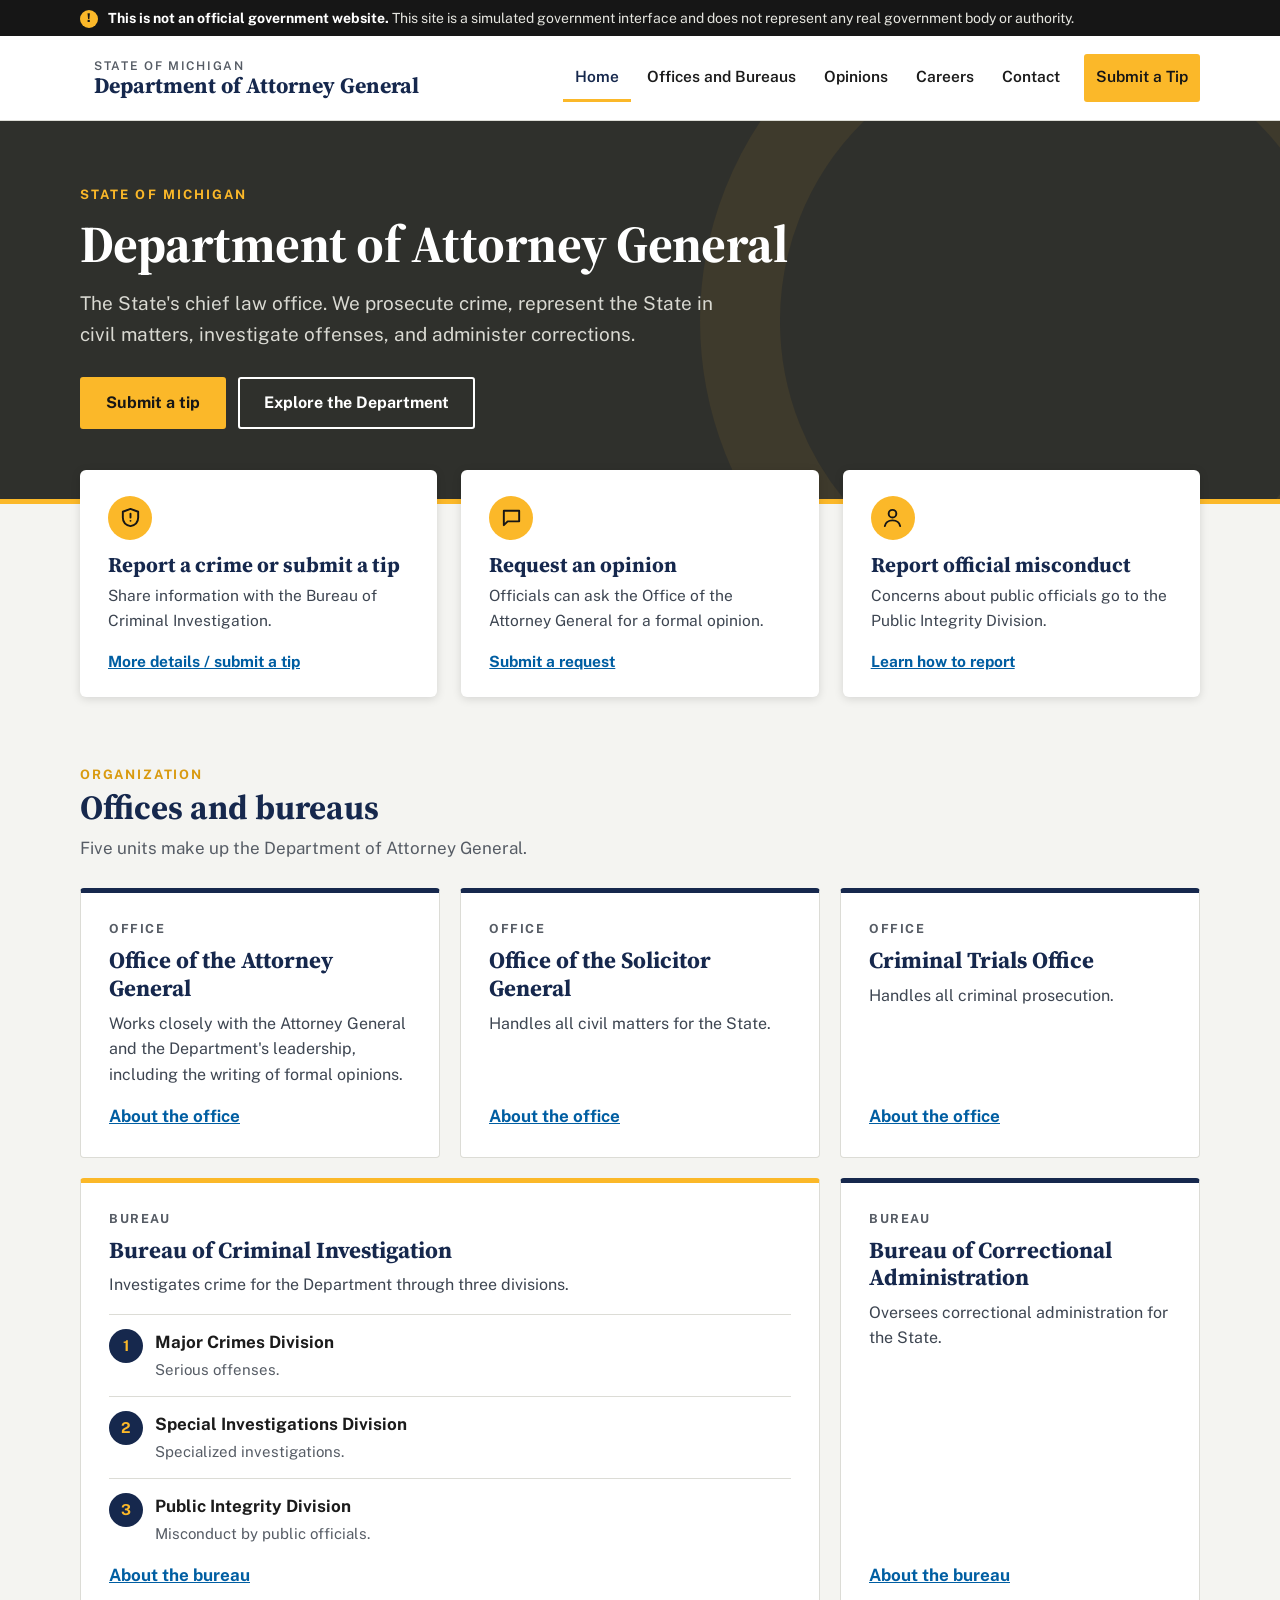
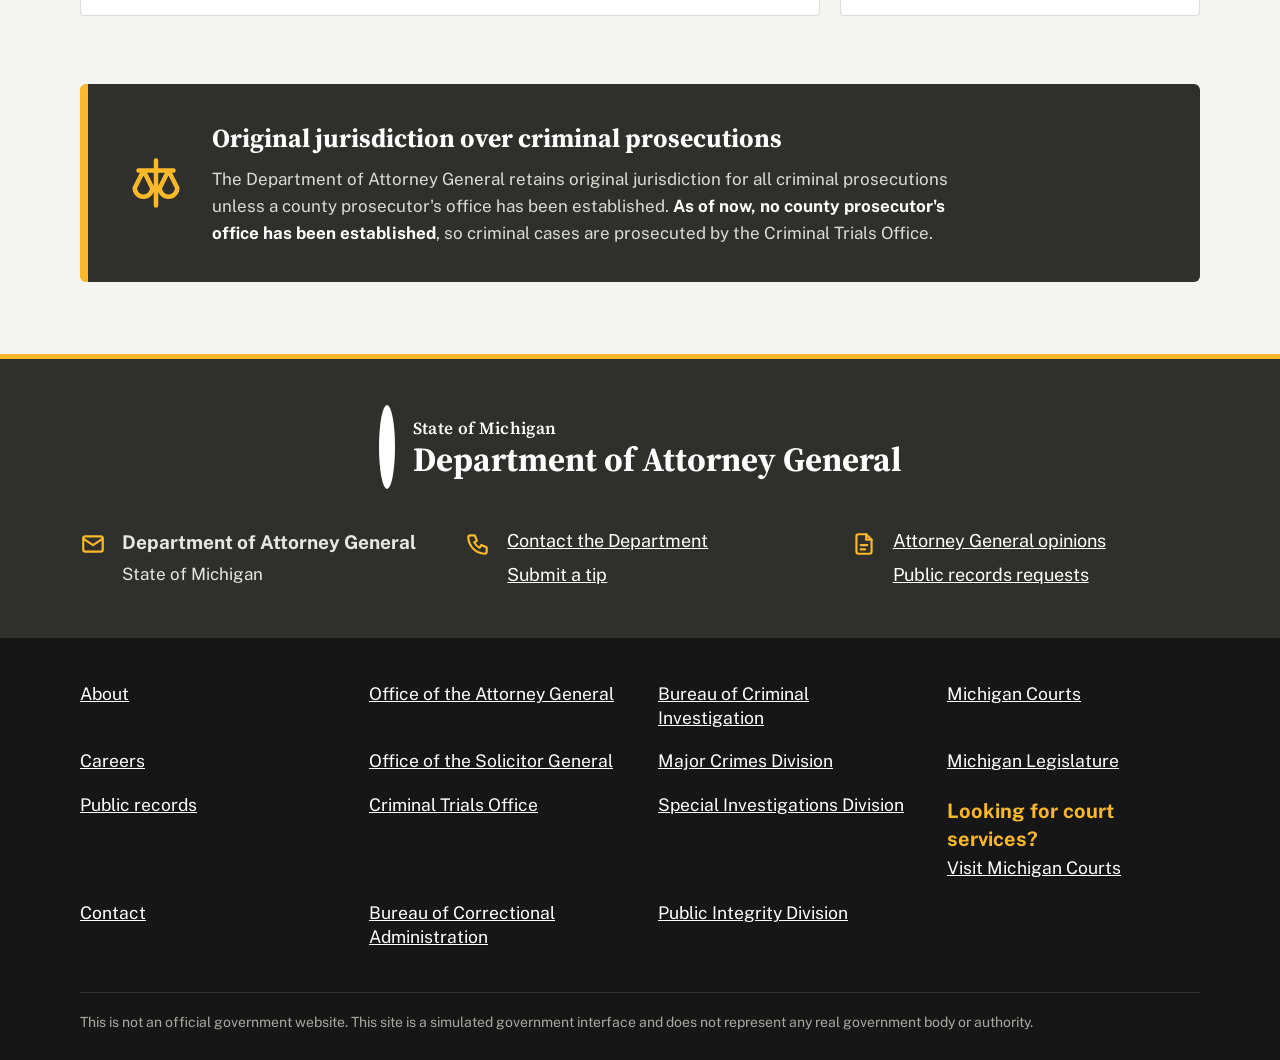
==== index.html @ 0054c508 "Add initial index.html file for website structure" ====
<!DOCTYPE html>
<html lang="en">
<head>
<meta charset="UTF-8">
<meta name="viewport" content="width=device-width, initial-scale=1.0">
<title>Department of Attorney General | State of Michigan</title>
<link rel="icon" type="image/png" href="/ag/images/favicon.png">
<link href="https://fonts.googleapis.com/css2?family=Public+Sans:wght@400;500;600;700;800&family=Source+Serif+4:wght@600;700&display=swap" rel="stylesheet">
<style>
:root{
  --gold:#fbb829; --gold-d:#d99a0f;
  --navy:#16284d; --blue:#005ea2; --blue-d:#0b4778; --teal:#0b6a9c;
  --char:#2f302c; --black:#161616;
  --paper:#f4f4f1; --white:#fff; --ink:#1b1b1b; --muted:#565c65; --line:#dcdcd6;
  --head:'Source Serif 4',Georgia,serif; --ui:'Public Sans',system-ui,sans-serif;
}
*{box-sizing:border-box;margin:0;padding:0}
html{scroll-behavior:smooth}
body{font-family:var(--ui);background:var(--paper);color:var(--ink);line-height:1.6;font-size:17px}
a{color:var(--blue)}
a:hover{color:var(--blue-d)}
a:focus-visible,button:focus-visible,input:focus-visible{outline:3px solid #2491ff;outline-offset:2px}
.wrap{max-width:1200px;margin:0 auto;padding:0 40px}
svg{display:block}

/* Disclaimer banner */
.banner{background:var(--black);color:#e6e6e0;font-size:14px;padding:7px 0}
.banner .wrap{display:flex;gap:10px;align-items:flex-start}
.banner i{font-style:normal;flex-shrink:0;width:18px;height:18px;border-radius:50%;background:var(--gold);color:var(--black);font-weight:800;font-size:12px;display:flex;align-items:center;justify-content:center;margin-top:3px}
.banner strong{color:#fff}

/* Header */
header.top{background:var(--white);border-bottom:1px solid var(--line);position:sticky;top:0;z-index:50}
.top-in{display:flex;align-items:center;justify-content:space-between;gap:24px;min-height:84px}
.brand{display:flex;align-items:center;gap:14px;text-decoration:none;color:var(--navy)}
.seal{width:56px;height:56px;border-radius:50%;background:var(--navy);box-shadow:0 0 0 3px #fff,0 0 0 5px var(--gold);display:flex;align-items:center;justify-content:center;color:var(--gold);font-family:var(--head);font-weight:700;font-size:20px;flex-shrink:0;margin:0 5px}
.brand small{display:block;font-size:12px;letter-spacing:.14em;text-transform:uppercase;color:var(--muted);font-weight:600;line-height:1.2}
.brand b{display:block;font-family:var(--head);font-size:22px;line-height:1.1;color:var(--navy)}
nav.main ul{list-style:none;display:flex;gap:4px;align-items:center}
nav.main a{display:block;white-space:nowrap;padding:10px 12px;color:var(--ink);text-decoration:none;font-weight:600;font-size:15.5px;border-bottom:3px solid transparent}
nav.main a:hover,nav.main a.cur{border-bottom-color:var(--gold);color:var(--navy)}
nav.main a.cta{background:var(--gold);color:var(--black);border-radius:3px;border-bottom-color:transparent;margin-left:8px}
nav.main a.cta:hover{background:var(--gold-d);color:var(--black)}
.logo{height:62px;width:auto;flex-shrink:0}
.f-brand .logo{height:84px;background:#fff;border-radius:50%;padding:8px}
.menu-btn{display:none;background:var(--navy);color:#fff;border:0;font:inherit;font-weight:700;padding:9px 16px;border-radius:3px;cursor:pointer}

/* Hero */
.hero{background:var(--char);color:#fff;border-bottom:5px solid var(--gold);position:relative;overflow:hidden}
.hero::before{content:"";position:absolute;right:-140px;top:-160px;width:560px;height:560px;border-radius:50%;border:80px solid rgba(251,184,41,.07)}
.hero-in{position:relative;padding:64px 0 70px;max-width:820px}
.eyebrow{color:var(--gold);font-weight:700;letter-spacing:.16em;text-transform:uppercase;font-size:13px}
.hero h1{font-family:var(--head);font-size:52px;line-height:1.08;margin:10px 0 16px;letter-spacing:-.01em}
.hero p{color:#d9d9d2;font-size:19px;max-width:640px}
.hero-actions{display:flex;gap:12px;flex-wrap:wrap;margin-top:28px}
.btn{display:inline-block;font:inherit;font-weight:700;font-size:16px;text-decoration:none;background:var(--gold);color:var(--black);border:2px solid var(--gold);border-radius:3px;padding:11px 24px;cursor:pointer}
.btn:hover{background:var(--gold-d);border-color:var(--gold-d);color:var(--black)}
.btn.ghost{background:transparent;color:#fff;border-color:#fff}
.btn.ghost:hover{background:#fff;color:var(--black)}

/* Highlight cards */
.cards{display:grid;grid-template-columns:repeat(3,1fr);gap:24px;margin-top:-34px;position:relative}
.hc{background:#fff;border-radius:6px;box-shadow:0 2px 10px rgba(0,0,0,.13);padding:26px 28px 24px;display:flex;flex-direction:column;gap:6px}
.hc .ic{width:44px;height:44px;border-radius:50%;background:var(--gold);color:var(--black);display:flex;align-items:center;justify-content:center;margin-bottom:6px}
.hc .ic svg{width:23px;height:23px}
.hc h3{font-family:var(--head);font-size:21px;color:var(--navy);line-height:1.2}
.hc p{font-size:15.5px;color:#3d4551}
.hc a{margin-top:auto;padding-top:10px;font-weight:700;font-size:15.5px}

section.blk{padding:68px 0 0}
.kicker{font-size:13px;font-weight:700;letter-spacing:.14em;text-transform:uppercase;color:var(--gold-d)}
.sec-h{margin-bottom:26px;max-width:720px}
.sec-h h2{font-family:var(--head);font-size:34px;color:var(--navy);line-height:1.15;margin-top:2px}
.sec-h p{color:var(--muted);margin-top:8px}

/* Organization */
.org{display:grid;grid-template-columns:repeat(3,1fr);gap:20px}
.unit{background:#fff;border:1px solid var(--line);border-top:5px solid var(--navy);border-radius:4px;padding:26px 28px;display:flex;flex-direction:column;gap:8px}
.unit .tg{font-size:12.5px;font-weight:700;letter-spacing:.12em;text-transform:uppercase;color:var(--muted)}
.unit h3{font-family:var(--head);font-size:23px;color:var(--navy);line-height:1.2}
.unit p{font-size:16px;color:#3d4551}
.unit .more{margin-top:auto;padding-top:8px;font-weight:700}
.unit.wide{grid-column:span 2;border-top-color:var(--gold)}
.divs{list-style:none;margin-top:8px;border-top:1px solid var(--line)}
.divs li{display:grid;grid-template-columns:34px 1fr;gap:2px 12px;padding:14px 0;border-bottom:1px solid var(--line)}
.divs li:last-child{border-bottom:0;padding-bottom:0}
.divs .n{grid-row:span 2;width:34px;height:34px;border-radius:50%;background:var(--navy);color:var(--gold);font-weight:700;display:flex;align-items:center;justify-content:center;font-size:15px}
.divs b{font-size:17px;color:var(--ink)}
.divs span{font-size:15px;color:var(--muted)}

/* Jurisdiction callout */
.callout{display:grid;grid-template-columns:auto 1fr;gap:26px;align-items:center;background:var(--char);color:#fff;border-radius:6px;border-left:8px solid var(--gold);padding:34px 38px}
.callout .ic{width:60px;height:60px;color:var(--gold)}
.callout h2{font-family:var(--head);font-size:26px;margin-bottom:6px}
.callout p{color:#dcdcd5;max-width:78ch}
.callout p strong{color:#fff}

footer{margin-top:72px;background:var(--black);color:#e8e8e2}
.f-top{background:var(--char);border-top:5px solid var(--gold);padding:46px 0 42px}
.f-brand{display:flex;justify-content:center;align-items:center;gap:18px;margin-bottom:38px;text-decoration:none;color:#fff}
.f-brand .seal{width:68px;height:68px;font-size:24px}
.f-brand small{display:block;font-size:17px;font-family:var(--head);letter-spacing:.02em;color:#fff;font-weight:600}
.f-brand b{display:block;font-family:var(--head);font-size:34px;line-height:1.05;color:#fff}
.f-cols{display:grid;grid-template-columns:repeat(3,1fr);gap:36px}
.f-col{display:flex;gap:16px}
.f-col svg{width:26px;height:26px;color:var(--gold);flex-shrink:0;margin-top:4px}
.f-col a{color:#fff;display:block;font-size:18px;margin-bottom:6px}
.f-col a:hover{color:var(--gold)}
.f-col strong{display:block;font-size:19px;margin-bottom:4px}
.f-col p{font-size:17px;color:#e8e8e2}
.f-links{padding:44px 0;display:grid;grid-template-columns:repeat(4,1fr);gap:20px 36px}
.f-links a{color:#fff;font-size:17.5px;line-height:1.35}
.f-links a:hover{color:var(--gold)}
.f-links .q{color:var(--gold);font-weight:700;font-size:20px;line-height:1.4;margin-top:4px}
.f-fine{border-top:1px solid #333;padding:18px 0 26px;font-size:14px;color:#a9a9a1}
.top-btn{position:fixed;right:24px;bottom:24px;width:62px;height:62px;border-radius:50%;background:var(--teal);color:#fff;border:0;cursor:pointer;display:flex;flex-direction:column;align-items:center;justify-content:center;font:inherit;font-weight:700;font-size:13px;box-shadow:0 4px 14px rgba(0,0,0,.3);opacity:0;pointer-events:none;transition:opacity .2s}
.top-btn.show{opacity:1;pointer-events:auto}
.top-btn svg{width:20px;height:20px}

@media(max-width:1020px){
  .cards,.org{grid-template-columns:1fr 1fr}
  .unit.wide{grid-column:span 2}
  .f-links{grid-template-columns:1fr 1fr}
  .f-cols{grid-template-columns:1fr}
}
@media(max-width:1080px){
  .menu-btn{display:block}
  nav.main{display:none;position:absolute;left:0;right:0;top:100%;background:#fff;border-bottom:4px solid var(--gold);box-shadow:0 12px 24px rgba(0,0,0,.12);padding:8px 24px 16px}
  nav.main.open{display:block}
  nav.main ul{flex-direction:column;align-items:stretch;gap:0}
  nav.main a{padding:12px 0;border-bottom:1px solid var(--line)}
  nav.main a.cta{margin:10px 0 0;text-align:center;border-radius:3px}
}
@media(max-width:640px){
  .wrap{padding:0 20px}
  .hero h1{font-size:36px}
  .hero p{font-size:17px}
  .hero-in{padding:44px 0 60px}
  .cards,.org,.f-links{grid-template-columns:1fr}
  .unit.wide{grid-column:auto}
  .callout{grid-template-columns:1fr;padding:28px 24px}
  .brand b{font-size:20px}
  .sec-h h2{font-size:28px}
  .f-brand{flex-direction:column;text-align:center}
}
</style>
</head>
<body>

<div class="banner" role="note"><div class="wrap"><i aria-hidden="true">!</i>
  <span><strong>This is not an official government website.</strong> This site is a simulated government interface and does not represent any real government body or authority.</span></div></div>

<header class="top">
  <div class="wrap top-in">
    <a class="brand" href="https://migovt.org/ag/"><img class="logo" src="https://migovt.org/ag/images/logo.png" alt="">
      <span><small>State of Michigan</small><b>Department of Attorney General</b></span></a>
    <button class="menu-btn" id="menuBtn" type="button" aria-expanded="false" aria-controls="mainNav">Menu</button>
    <nav class="main" id="mainNav" aria-label="Main">
      <ul>
        <li><a class="cur" href="https://migovt.org/ag/">Home</a></li>
        <li><a href="https://migovt.org/ag/#offices">Offices and Bureaus</a></li>
        <li><a href="https://migovt.org/ag/opinions/">Opinions</a></li>
        <li><a href="https://migovt.org/ag/careers/">Careers</a></li>
        <li><a href="https://migovt.org/ag/contact/">Contact</a></li>
        <li><a class="cta" href="https://migovt.org/ag/tips/">Submit a Tip</a></li>
      </ul>
    </nav>
  </div>
</header>

<section class="hero">
  <div class="wrap">
    <div class="hero-in">
      <div class="eyebrow">State of Michigan</div>
      <h1>Department of Attorney General</h1>
      <p>The State's chief law office. We prosecute crime, represent the State in civil matters, investigate offenses, and administer corrections.</p>
      <div class="hero-actions">
        <a class="btn" href="https://migovt.org/ag/tips/">Submit a tip</a>
        <a class="btn ghost" href="https://migovt.org/ag/#offices">Explore the Department</a>
      </div>
    </div>
  </div>
</section>

<main>
<div class="wrap">

  <div class="cards">
    <div class="hc"><span class="ic"><svg viewBox="0 0 24 24" fill="none" stroke="currentColor" stroke-width="2" stroke-linecap="round" stroke-linejoin="round"><path d="M12 3 4 6v6c0 5 3.4 8 8 9 4.6-1 8-4 8-9V6z"/><path d="M12 8v4M12 15.5v.01"/></svg></span>
      <h3>Report a crime or submit a tip</h3><p>Share information with the Bureau of Criminal Investigation.</p><a href="https://migovt.org/ag/tips/">More details / submit a tip</a></div>
    <div class="hc"><span class="ic"><svg viewBox="0 0 24 24" fill="none" stroke="currentColor" stroke-width="2" stroke-linecap="round" stroke-linejoin="round"><path d="M4 5h16v11H8l-4 4z"/></svg></span>
      <h3>Request an opinion</h3><p>Officials can ask the Office of the Attorney General for a formal opinion.</p><a href="https://migovt.org/ag/opinions/request/">Submit a request</a></div>
    <div class="hc"><span class="ic"><svg viewBox="0 0 24 24" fill="none" stroke="currentColor" stroke-width="2" stroke-linecap="round" stroke-linejoin="round"><circle cx="12" cy="8" r="4"/><path d="M4 21c.8-4 4-6 8-6s7.2 2 8 6"/></svg></span>
      <h3>Report official misconduct</h3><p>Concerns about public officials go to the Public Integrity Division.</p><a href="https://migovt.org/ag/bci/public-integrity/">Learn how to report</a></div>
  </div>

  <section class="blk" id="offices">
    <div class="sec-h"><div class="kicker">Organization</div><h2>Offices and bureaus</h2>
      <p>Five units make up the Department of Attorney General.</p></div>
    <div class="org">
      <div class="unit"><span class="tg">Office</span><h3>Office of the Attorney General</h3>
        <p>Works closely with the Attorney General and the Department's leadership, including the writing of formal opinions.</p>
        <a class="more" href="https://migovt.org/ag/offices/attorney-general/">About the office</a></div>
      <div class="unit"><span class="tg">Office</span><h3>Office of the Solicitor General</h3>
        <p>Handles all civil matters for the State.</p>
        <a class="more" href="https://migovt.org/ag/offices/solicitor-general/">About the office</a></div>
      <div class="unit"><span class="tg">Office</span><h3>Criminal Trials Office</h3>
        <p>Handles all criminal prosecution.</p>
        <a class="more" href="https://migovt.org/ag/offices/criminal-trials/">About the office</a></div>
      <div class="unit wide"><span class="tg">Bureau</span><h3>Bureau of Criminal Investigation</h3>
        <p>Investigates crime for the Department through three divisions.</p>
        <ul class="divs">
          <li><span class="n">1</span><b>Major Crimes Division</b><span>Serious offenses.</span></li>
          <li><span class="n">2</span><b>Special Investigations Division</b><span>Specialized investigations.</span></li>
          <li><span class="n">3</span><b>Public Integrity Division</b><span>Misconduct by public officials.</span></li>
        </ul>
        <a class="more" href="https://migovt.org/ag/bci/">About the bureau</a></div>
      <div class="unit"><span class="tg">Bureau</span><h3>Bureau of Correctional Administration</h3>
        <p>Oversees correctional administration for the State.</p>
        <a class="more" href="https://migovt.org/ag/corrections/">About the bureau</a></div>
    </div>
  </section>

  <section class="blk">
    <div class="callout">
      <svg class="ic" viewBox="0 0 24 24" fill="none" stroke="currentColor" stroke-width="1.8" stroke-linecap="round" stroke-linejoin="round" aria-hidden="true"><path d="M12 3v18M5 7h14M7 7l-3.5 7a3.5 3.5 0 0 0 7 0zM17 7l-3.5 7a3.5 3.5 0 0 0 7 0z"/></svg>
      <div>
        <h2>Original jurisdiction over criminal prosecutions</h2>
        <p>The Department of Attorney General retains original jurisdiction for all criminal prosecutions unless a county prosecutor's office has been established. <strong>As of now, no county prosecutor's office has been established</strong>, so criminal cases are prosecuted by the Criminal Trials Office.</p>
      </div>
    </div>
  </section>
</div>
</main>

<footer>
  <div class="f-top"><div class="wrap">
    <a class="f-brand" href="https://migovt.org/ag/"><img class="logo" src="https://migovt.org/ag/images/logo.png" alt="">
      <span><small>State of Michigan</small><b>Department of Attorney General</b></span></a>
    <div class="f-cols">
      <div class="f-col"><svg viewBox="0 0 24 24" fill="none" stroke="currentColor" stroke-width="2" stroke-linecap="round" stroke-linejoin="round" aria-hidden="true"><rect x="3" y="5" width="18" height="14" rx="2"/><path d="m3 7 9 6 9-6"/></svg>
        <div><strong>Department of Attorney General</strong><p>State of Michigan</p></div></div>
      <div class="f-col"><svg viewBox="0 0 24 24" fill="none" stroke="currentColor" stroke-width="2" stroke-linecap="round" stroke-linejoin="round" aria-hidden="true"><path d="M5 4h4l2 5-2.5 1.5a11 11 0 0 0 5 5L15 13l5 2v4a2 2 0 0 1-2 2A16 16 0 0 1 3 6a2 2 0 0 1 2-2"/></svg>
        <div><a href="https://migovt.org/ag/contact/">Contact the Department</a><a href="https://migovt.org/ag/tips/">Submit a tip</a></div></div>
      <div class="f-col"><svg viewBox="0 0 24 24" fill="none" stroke="currentColor" stroke-width="2" stroke-linecap="round" stroke-linejoin="round" aria-hidden="true"><path d="M14 3H7a2 2 0 0 0-2 2v14a2 2 0 0 0 2 2h10a2 2 0 0 0 2-2V8z"/><path d="M14 3v5h5M9 13h6M9 17h4"/></svg>
        <div><a href="https://migovt.org/ag/opinions/">Attorney General opinions</a><a href="https://migovt.org/ag/records/">Public records requests</a></div></div>
    </div>
  </div></div>
  <div class="wrap">
    <div class="f-links">
      <a href="https://migovt.org/ag/about/">About</a>
      <a href="https://migovt.org/ag/offices/attorney-general/">Office of the Attorney General</a>
      <a href="https://migovt.org/ag/bci/">Bureau of Criminal Investigation</a>
      <a href="https://migovt.org/courts/">Michigan Courts</a>
      <a href="https://migovt.org/ag/careers/">Careers</a>
      <a href="https://migovt.org/ag/offices/solicitor-general/">Office of the Solicitor General</a>
      <a href="https://migovt.org/ag/bci/major-crimes/">Major Crimes Division</a>
      <a href="https://migovt.org/legislature/">Michigan Legislature</a>
      <a href="https://migovt.org/ag/records/">Public records</a>
      <a href="https://migovt.org/ag/offices/criminal-trials/">Criminal Trials Office</a>
      <a href="https://migovt.org/ag/bci/special-investigations/">Special Investigations Division</a>
      <div class="q">Looking for court services?<br><a href="https://migovt.org/courts/" style="color:#fff;font-weight:400;font-size:17.5px">Visit Michigan Courts</a></div>
      <a href="https://migovt.org/ag/contact/">Contact</a>
      <a href="https://migovt.org/ag/corrections/">Bureau of Correctional Administration</a>
      <a href="https://migovt.org/ag/bci/public-integrity/">Public Integrity Division</a>
    </div>
    <div class="f-fine">This is not an official government website. This site is a simulated government interface and does not represent any real government body or authority.</div>
  </div>
</footer>

<button class="top-btn" id="topBtn" type="button" aria-label="Back to top">
  <svg viewBox="0 0 24 24" fill="none" stroke="currentColor" stroke-width="3" stroke-linecap="round" stroke-linejoin="round" aria-hidden="true"><path d="m5 15 7-7 7 7"/></svg>TOP</button>

<script>
const menuBtn = document.getElementById('menuBtn'), nav = document.getElementById('mainNav');
menuBtn.addEventListener('click', () => {
  const o = nav.classList.toggle('open');
  menuBtn.setAttribute('aria-expanded', o);
  menuBtn.textContent = o ? 'Close' : 'Menu';
});
const topBtn = document.getElementById('topBtn');
topBtn.addEventListener('click', () => window.scrollTo({ top: 0, behavior: 'smooth' }));
let tick = false;
addEventListener('scroll', () => {
  if (tick) return; tick = true;
  requestAnimationFrame(() => { topBtn.classList.toggle('show', scrollY > 600); tick = false; });
}, { passive: true });
</script>
</body>
</html>
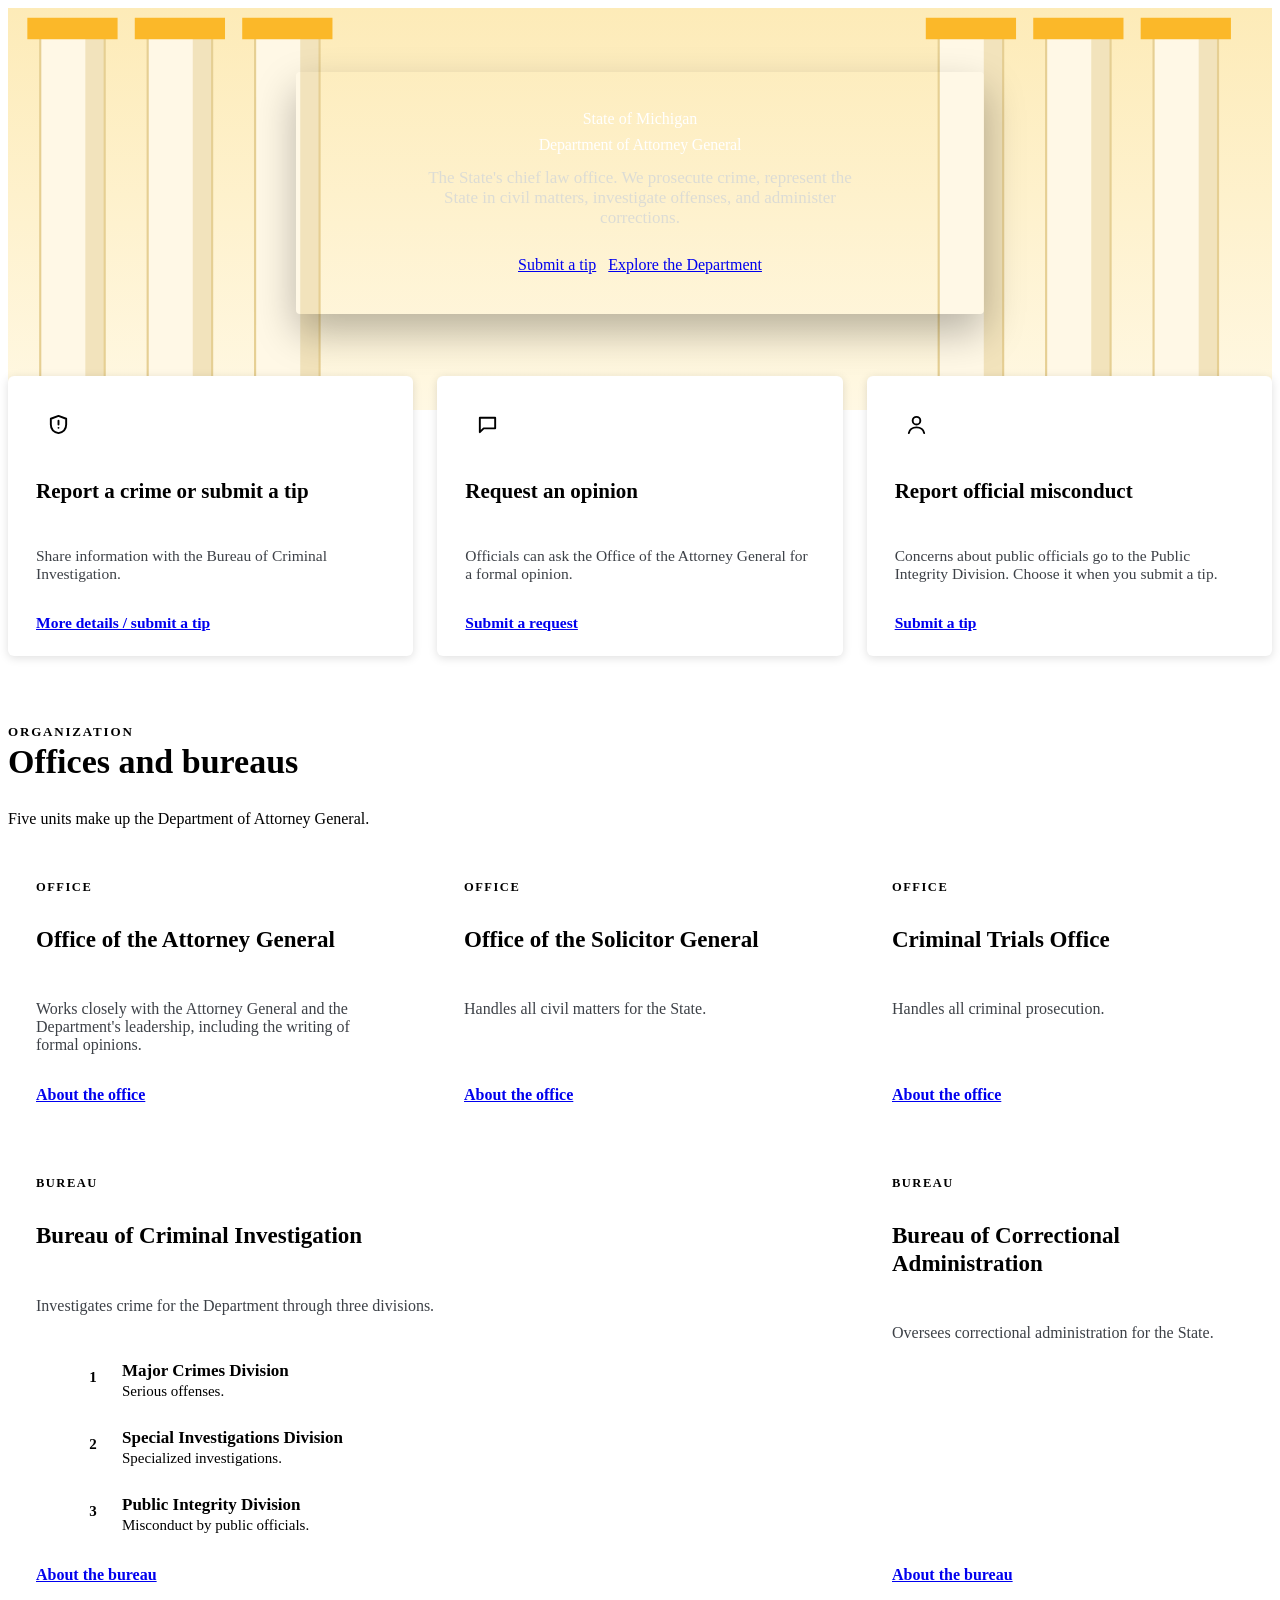
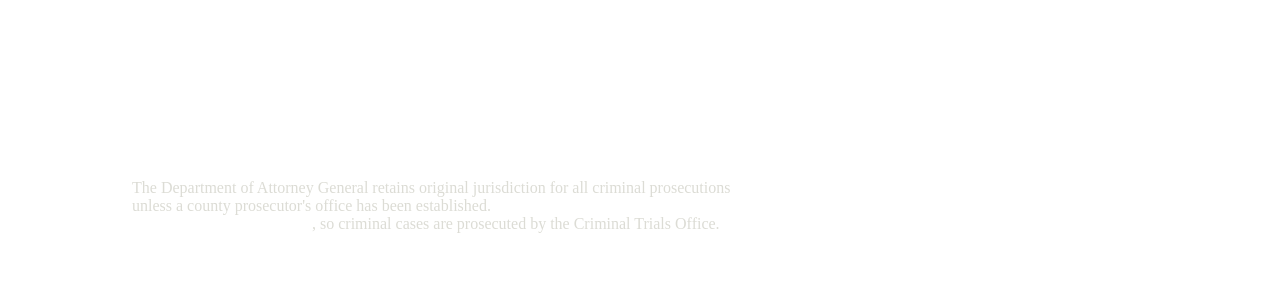
==== commit 8bea892f: "1" ====
--- a/index.html
+++ b/index.html
@@ -4,81 +4,34 @@
 <meta charset="UTF-8">
 <meta name="viewport" content="width=device-width, initial-scale=1.0">
 <title>Department of Attorney General | State of Michigan</title>
-<link rel="icon" type="image/png" href="/ag/images/favicon.png">
+<link rel="icon" type="image/png" href="https://migovt.org/ag/images/favicon.png">
 <link href="https://fonts.googleapis.com/css2?family=Public+Sans:wght@400;500;600;700;800&family=Source+Serif+4:wght@600;700&display=swap" rel="stylesheet">
+<link rel="stylesheet" href="https://migovt.org/ag/shared.css">
 <style>
-:root{
-  --gold:#fbb829; --gold-d:#d99a0f;
-  --navy:#16284d; --blue:#005ea2; --blue-d:#0b4778; --teal:#0b6a9c;
-  --char:#2f302c; --black:#161616;
-  --paper:#f4f4f1; --white:#fff; --ink:#1b1b1b; --muted:#565c65; --line:#dcdcd6;
-  --head:'Source Serif 4',Georgia,serif; --ui:'Public Sans',system-ui,sans-serif;
-}
-*{box-sizing:border-box;margin:0;padding:0}
-html{scroll-behavior:smooth}
-body{font-family:var(--ui);background:var(--paper);color:var(--ink);line-height:1.6;font-size:17px}
-a{color:var(--blue)}
-a:hover{color:var(--blue-d)}
-a:focus-visible,button:focus-visible,input:focus-visible{outline:3px solid #2491ff;outline-offset:2px}
-.wrap{max-width:1200px;margin:0 auto;padding:0 40px}
-svg{display:block}
-
-/* Disclaimer banner */
-.banner{background:var(--black);color:#e6e6e0;font-size:14px;padding:7px 0}
-.banner .wrap{display:flex;gap:10px;align-items:flex-start}
-.banner i{font-style:normal;flex-shrink:0;width:18px;height:18px;border-radius:50%;background:var(--gold);color:var(--black);font-weight:800;font-size:12px;display:flex;align-items:center;justify-content:center;margin-top:3px}
-.banner strong{color:#fff}
-
-/* Header */
-header.top{background:var(--white);border-bottom:1px solid var(--line);position:sticky;top:0;z-index:50}
-.top-in{display:flex;align-items:center;justify-content:space-between;gap:24px;min-height:84px}
-.brand{display:flex;align-items:center;gap:14px;text-decoration:none;color:var(--navy)}
-.seal{width:56px;height:56px;border-radius:50%;background:var(--navy);box-shadow:0 0 0 3px #fff,0 0 0 5px var(--gold);display:flex;align-items:center;justify-content:center;color:var(--gold);font-family:var(--head);font-weight:700;font-size:20px;flex-shrink:0;margin:0 5px}
-.brand small{display:block;font-size:12px;letter-spacing:.14em;text-transform:uppercase;color:var(--muted);font-weight:600;line-height:1.2}
-.brand b{display:block;font-family:var(--head);font-size:22px;line-height:1.1;color:var(--navy)}
-nav.main ul{list-style:none;display:flex;gap:4px;align-items:center}
-nav.main a{display:block;white-space:nowrap;padding:10px 12px;color:var(--ink);text-decoration:none;font-weight:600;font-size:15.5px;border-bottom:3px solid transparent}
-nav.main a:hover,nav.main a.cur{border-bottom-color:var(--gold);color:var(--navy)}
-nav.main a.cta{background:var(--gold);color:var(--black);border-radius:3px;border-bottom-color:transparent;margin-left:8px}
-nav.main a.cta:hover{background:var(--gold-d);color:var(--black)}
-.logo{height:62px;width:auto;flex-shrink:0}
-.f-brand .logo{height:84px;background:#fff;border-radius:50%;padding:8px}
-.menu-btn{display:none;background:var(--navy);color:#fff;border:0;font:inherit;font-weight:700;padding:9px 16px;border-radius:3px;cursor:pointer}
-
-/* Hero */
+/* Home page only */
 .hero{background:var(--char);color:#fff;border-bottom:5px solid var(--gold);position:relative;overflow:hidden}
 .hero::before{content:"";position:absolute;right:-140px;top:-160px;width:560px;height:560px;border-radius:50%;border:80px solid rgba(251,184,41,.07)}
 .hero-in{position:relative;padding:64px 0 70px;max-width:820px}
-.eyebrow{color:var(--gold);font-weight:700;letter-spacing:.16em;text-transform:uppercase;font-size:13px}
 .hero h1{font-family:var(--head);font-size:52px;line-height:1.08;margin:10px 0 16px;letter-spacing:-.01em}
 .hero p{color:#d9d9d2;font-size:19px;max-width:640px}
 .hero-actions{display:flex;gap:12px;flex-wrap:wrap;margin-top:28px}
-.btn{display:inline-block;font:inherit;font-weight:700;font-size:16px;text-decoration:none;background:var(--gold);color:var(--black);border:2px solid var(--gold);border-radius:3px;padding:11px 24px;cursor:pointer}
-.btn:hover{background:var(--gold-d);border-color:var(--gold-d);color:var(--black)}
-.btn.ghost{background:transparent;color:#fff;border-color:#fff}
-.btn.ghost:hover{background:#fff;color:var(--black)}
-
-/* Highlight cards */
 .cards{display:grid;grid-template-columns:repeat(3,1fr);gap:24px;margin-top:-34px;position:relative}
 .hc{background:#fff;border-radius:6px;box-shadow:0 2px 10px rgba(0,0,0,.13);padding:26px 28px 24px;display:flex;flex-direction:column;gap:6px}
 .hc .ic{width:44px;height:44px;border-radius:50%;background:var(--gold);color:var(--black);display:flex;align-items:center;justify-content:center;margin-bottom:6px}
 .hc .ic svg{width:23px;height:23px}
 .hc h3{font-family:var(--head);font-size:21px;color:var(--navy);line-height:1.2}
-.hc p{font-size:15.5px;color:#3d4551}
+.hc p{font-size:15.5px;color:#3d4147}
 .hc a{margin-top:auto;padding-top:10px;font-weight:700;font-size:15.5px}
-
 section.blk{padding:68px 0 0}
 .kicker{font-size:13px;font-weight:700;letter-spacing:.14em;text-transform:uppercase;color:var(--gold-d)}
 .sec-h{margin-bottom:26px;max-width:720px}
 .sec-h h2{font-family:var(--head);font-size:34px;color:var(--navy);line-height:1.15;margin-top:2px}
 .sec-h p{color:var(--muted);margin-top:8px}
-
-/* Organization */
 .org{display:grid;grid-template-columns:repeat(3,1fr);gap:20px}
 .unit{background:#fff;border:1px solid var(--line);border-top:5px solid var(--navy);border-radius:4px;padding:26px 28px;display:flex;flex-direction:column;gap:8px}
 .unit .tg{font-size:12.5px;font-weight:700;letter-spacing:.12em;text-transform:uppercase;color:var(--muted)}
 .unit h3{font-family:var(--head);font-size:23px;color:var(--navy);line-height:1.2}
-.unit p{font-size:16px;color:#3d4551}
+.unit p{font-size:16px;color:#3d4147}
 .unit .more{margin-top:auto;padding-top:8px;font-weight:700}
 .unit.wide{grid-column:span 2;border-top-color:var(--gold)}
 .divs{list-style:none;margin-top:8px;border-top:1px solid var(--line)}
@@ -87,96 +40,52 @@
 .divs .n{grid-row:span 2;width:34px;height:34px;border-radius:50%;background:var(--navy);color:var(--gold);font-weight:700;display:flex;align-items:center;justify-content:center;font-size:15px}
 .divs b{font-size:17px;color:var(--ink)}
 .divs span{font-size:15px;color:var(--muted)}
-
-/* Jurisdiction callout */
 .callout{display:grid;grid-template-columns:auto 1fr;gap:26px;align-items:center;background:var(--char);color:#fff;border-radius:6px;border-left:8px solid var(--gold);padding:34px 38px}
 .callout .ic{width:60px;height:60px;color:var(--gold)}
 .callout h2{font-family:var(--head);font-size:26px;margin-bottom:6px}
 .callout p{color:#dcdcd5;max-width:78ch}
 .callout p strong{color:#fff}
-
-footer{margin-top:72px;background:var(--black);color:#e8e8e2}
-.f-top{background:var(--char);border-top:5px solid var(--gold);padding:46px 0 42px}
-.f-brand{display:flex;justify-content:center;align-items:center;gap:18px;margin-bottom:38px;text-decoration:none;color:#fff}
-.f-brand .seal{width:68px;height:68px;font-size:24px}
-.f-brand small{display:block;font-size:17px;font-family:var(--head);letter-spacing:.02em;color:#fff;font-weight:600}
-.f-brand b{display:block;font-family:var(--head);font-size:34px;line-height:1.05;color:#fff}
-.f-cols{display:grid;grid-template-columns:repeat(3,1fr);gap:36px}
-.f-col{display:flex;gap:16px}
-.f-col svg{width:26px;height:26px;color:var(--gold);flex-shrink:0;margin-top:4px}
-.f-col a{color:#fff;display:block;font-size:18px;margin-bottom:6px}
-.f-col a:hover{color:var(--gold)}
-.f-col strong{display:block;font-size:19px;margin-bottom:4px}
-.f-col p{font-size:17px;color:#e8e8e2}
-.f-links{padding:44px 0;display:grid;grid-template-columns:repeat(4,1fr);gap:20px 36px}
-.f-links a{color:#fff;font-size:17.5px;line-height:1.35}
-.f-links a:hover{color:var(--gold)}
-.f-links .q{color:var(--gold);font-weight:700;font-size:20px;line-height:1.4;margin-top:4px}
-.f-fine{border-top:1px solid #333;padding:18px 0 26px;font-size:14px;color:#a9a9a1}
-.top-btn{position:fixed;right:24px;bottom:24px;width:62px;height:62px;border-radius:50%;background:var(--teal);color:#fff;border:0;cursor:pointer;display:flex;flex-direction:column;align-items:center;justify-content:center;font:inherit;font-weight:700;font-size:13px;box-shadow:0 4px 14px rgba(0,0,0,.3);opacity:0;pointer-events:none;transition:opacity .2s}
-.top-btn.show{opacity:1;pointer-events:auto}
-.top-btn svg{width:20px;height:20px}
-
 @media(max-width:1020px){
   .cards,.org{grid-template-columns:1fr 1fr}
   .unit.wide{grid-column:span 2}
-  .f-links{grid-template-columns:1fr 1fr}
-  .f-cols{grid-template-columns:1fr}
-}
-@media(max-width:1080px){
-  .menu-btn{display:block}
-  nav.main{display:none;position:absolute;left:0;right:0;top:100%;background:#fff;border-bottom:4px solid var(--gold);box-shadow:0 12px 24px rgba(0,0,0,.12);padding:8px 24px 16px}
-  nav.main.open{display:block}
-  nav.main ul{flex-direction:column;align-items:stretch;gap:0}
-  nav.main a{padding:12px 0;border-bottom:1px solid var(--line)}
-  nav.main a.cta{margin:10px 0 0;text-align:center;border-radius:3px}
 }
 @media(max-width:640px){
-  .wrap{padding:0 20px}
   .hero h1{font-size:36px}
   .hero p{font-size:17px}
   .hero-in{padding:44px 0 60px}
-  .cards,.org,.f-links{grid-template-columns:1fr}
   .unit.wide{grid-column:auto}
   .callout{grid-template-columns:1fr;padding:28px 24px}
-  .brand b{font-size:20px}
   .sec-h h2{font-size:28px}
-  .f-brand{flex-direction:column;text-align:center}
+}
+.hero.fh{background:linear-gradient(180deg,#fdebb8,#fff8e3);color:var(--ink);border-bottom:5px solid var(--gold)}
+.hero.fh:before{display:none}
+.fh .cols{position:absolute;top:0;bottom:0;width:34%;height:100%}
+.fh .cols.l{left:0}
+.fh .cols.r{right:0}
+.fh-in{position:relative;padding:64px 0 96px;display:flex;justify-content:center}
+.plaque{background:var(--char);color:#fff;text-align:center;padding:38px 44px 40px;border:3px solid var(--gold);border-radius:4px;width:min(600px,100%);box-shadow:0 18px 40px rgba(0,0,0,.28)}
+.plaque h1{font:700 44px/1.08 var(--head);margin:8px 0 14px;letter-spacing:-.01em}
+.plaque p{color:#dcdcd5;font-size:17px;margin:0 auto;max-width:460px}
+.plaque .hero-actions{justify-content:center}
+@media(max-width:900px){
+  .fh .cols{opacity:.45}
+  .plaque{padding:30px 24px 32px}
+  .plaque h1{font-size:34px}
 }
 </style>
 </head>
 <body>
+<script src="https://migovt.org/ag/partials.js" data-part="header"></script>
 
-<div class="banner" role="note"><div class="wrap"><i aria-hidden="true">!</i>
-  <span><strong>This is not an official government website.</strong> This site is a simulated government interface and does not represent any real government body or authority.</span></div></div>
-
-<header class="top">
-  <div class="wrap top-in">
-    <a class="brand" href="https://migovt.org/ag/"><img class="logo" src="https://migovt.org/ag/images/logo.png" alt="">
-      <span><small>State of Michigan</small><b>Department of Attorney General</b></span></a>
-    <button class="menu-btn" id="menuBtn" type="button" aria-expanded="false" aria-controls="mainNav">Menu</button>
-    <nav class="main" id="mainNav" aria-label="Main">
-      <ul>
-        <li><a class="cur" href="https://migovt.org/ag/">Home</a></li>
-        <li><a href="https://migovt.org/ag/#offices">Offices and Bureaus</a></li>
-        <li><a href="https://migovt.org/ag/opinions/">Opinions</a></li>
-        <li><a href="https://migovt.org/ag/careers/">Careers</a></li>
-        <li><a href="https://migovt.org/ag/contact/">Contact</a></li>
-        <li><a class="cta" href="https://migovt.org/ag/tips/">Submit a Tip</a></li>
-      </ul>
-    </nav>
-  </div>
-</header>
-
-<section class="hero">
+<section class="hero fh">
+  <svg class="cols l" viewBox="0 0 400 400" preserveAspectRatio="xMinYMid slice" aria-hidden="true"><rect x="30" y="40" width="60" height="320" fill="#fff8e6" stroke="#e6cf93" stroke-width="2"/><rect x="72" y="40" width="18" height="320" fill="#e6cf93" opacity=".5"/><rect x="18" y="22" width="84" height="20" fill="#fbb829"/><rect x="18" y="358" width="84" height="16" fill="#e6bf52"/><rect x="130" y="40" width="60" height="320" fill="#fff8e6" stroke="#e6cf93" stroke-width="2"/><rect x="172" y="40" width="18" height="320" fill="#e6cf93" opacity=".5"/><rect x="118" y="22" width="84" height="20" fill="#fbb829"/><rect x="118" y="358" width="84" height="16" fill="#e6bf52"/><rect x="230" y="40" width="60" height="320" fill="#fff8e6" stroke="#e6cf93" stroke-width="2"/><rect x="272" y="40" width="18" height="320" fill="#e6cf93" opacity=".5"/><rect x="218" y="22" width="84" height="20" fill="#fbb829"/><rect x="218" y="358" width="84" height="16" fill="#e6bf52"/></svg><svg class="cols r" viewBox="0 0 400 400" preserveAspectRatio="xMaxYMid slice" aria-hidden="true"><rect x="90" y="40" width="60" height="320" fill="#fff8e6" stroke="#e6cf93" stroke-width="2"/><rect x="132" y="40" width="18" height="320" fill="#e6cf93" opacity=".5"/><rect x="78" y="22" width="84" height="20" fill="#fbb829"/><rect x="78" y="358" width="84" height="16" fill="#e6bf52"/><rect x="190" y="40" width="60" height="320" fill="#fff8e6" stroke="#e6cf93" stroke-width="2"/><rect x="232" y="40" width="18" height="320" fill="#e6cf93" opacity=".5"/><rect x="178" y="22" width="84" height="20" fill="#fbb829"/><rect x="178" y="358" width="84" height="16" fill="#e6bf52"/><rect x="290" y="40" width="60" height="320" fill="#fff8e6" stroke="#e6cf93" stroke-width="2"/><rect x="332" y="40" width="18" height="320" fill="#e6cf93" opacity=".5"/><rect x="278" y="22" width="84" height="20" fill="#fbb829"/><rect x="278" y="358" width="84" height="16" fill="#e6bf52"/></svg>
   <div class="wrap">
-    <div class="hero-in">
-      <div class="eyebrow">State of Michigan</div>
-      <h1>Department of Attorney General</h1>
-      <p>The State's chief law office. We prosecute crime, represent the State in civil matters, investigate offenses, and administer corrections.</p>
-      <div class="hero-actions">
-        <a class="btn" href="https://migovt.org/ag/tips/">Submit a tip</a>
-        <a class="btn ghost" href="https://migovt.org/ag/#offices">Explore the Department</a>
+    <div class="fh-in">
+      <div class="plaque">
+        <div class="eyebrow">State of Michigan</div>
+        <h1>Department of Attorney General</h1>
+        <p>The State's chief law office. We prosecute crime, represent the State in civil matters, investigate offenses, and administer corrections.</p>
+        <div class="hero-actions"><a class="btn" href="https://migovt.org/ag/tips/">Submit a tip</a><a class="btn ghost" href="https://migovt.org/ag/#offices">Explore the Department</a></div>
       </div>
     </div>
   </div>
@@ -189,9 +98,9 @@
     <div class="hc"><span class="ic"><svg viewBox="0 0 24 24" fill="none" stroke="currentColor" stroke-width="2" stroke-linecap="round" stroke-linejoin="round"><path d="M12 3 4 6v6c0 5 3.4 8 8 9 4.6-1 8-4 8-9V6z"/><path d="M12 8v4M12 15.5v.01"/></svg></span>
       <h3>Report a crime or submit a tip</h3><p>Share information with the Bureau of Criminal Investigation.</p><a href="https://migovt.org/ag/tips/">More details / submit a tip</a></div>
     <div class="hc"><span class="ic"><svg viewBox="0 0 24 24" fill="none" stroke="currentColor" stroke-width="2" stroke-linecap="round" stroke-linejoin="round"><path d="M4 5h16v11H8l-4 4z"/></svg></span>
-      <h3>Request an opinion</h3><p>Officials can ask the Office of the Attorney General for a formal opinion.</p><a href="https://migovt.org/ag/opinions/request/">Submit a request</a></div>
+      <h3>Request an opinion</h3><p>Officials can ask the Office of the Attorney General for a formal opinion.</p><a href="https://migovt.org/ag/legal/opinions/">Submit a request</a></div>
     <div class="hc"><span class="ic"><svg viewBox="0 0 24 24" fill="none" stroke="currentColor" stroke-width="2" stroke-linecap="round" stroke-linejoin="round"><circle cx="12" cy="8" r="4"/><path d="M4 21c.8-4 4-6 8-6s7.2 2 8 6"/></svg></span>
-      <h3>Report official misconduct</h3><p>Concerns about public officials go to the Public Integrity Division.</p><a href="https://migovt.org/ag/bci/public-integrity/">Learn how to report</a></div>
+      <h3>Report official misconduct</h3><p>Concerns about public officials go to the Public Integrity Division. Choose it when you submit a tip.</p><a href="https://migovt.org/ag/tips/">Submit a tip</a></div>
   </div>
 
   <section class="blk" id="offices">
@@ -200,13 +109,13 @@
     <div class="org">
       <div class="unit"><span class="tg">Office</span><h3>Office of the Attorney General</h3>
         <p>Works closely with the Attorney General and the Department's leadership, including the writing of formal opinions.</p>
-        <a class="more" href="https://migovt.org/ag/offices/attorney-general/">About the office</a></div>
+        <a class="more" href="https://migovt.org/ag/about/">About the office</a></div>
       <div class="unit"><span class="tg">Office</span><h3>Office of the Solicitor General</h3>
         <p>Handles all civil matters for the State.</p>
-        <a class="more" href="https://migovt.org/ag/offices/solicitor-general/">About the office</a></div>
+        <a class="more" href="https://migovt.org/ag/legal/litigation/">About the office</a></div>
       <div class="unit"><span class="tg">Office</span><h3>Criminal Trials Office</h3>
         <p>Handles all criminal prosecution.</p>
-        <a class="more" href="https://migovt.org/ag/offices/criminal-trials/">About the office</a></div>
+        <a class="more" href="https://migovt.org/ag/criminal/">About the office</a></div>
       <div class="unit wide"><span class="tg">Bureau</span><h3>Bureau of Criminal Investigation</h3>
         <p>Investigates crime for the Department through three divisions.</p>
         <ul class="divs">
@@ -214,7 +123,7 @@
           <li><span class="n">2</span><b>Special Investigations Division</b><span>Specialized investigations.</span></li>
           <li><span class="n">3</span><b>Public Integrity Division</b><span>Misconduct by public officials.</span></li>
         </ul>
-        <a class="more" href="https://migovt.org/ag/bci/">About the bureau</a></div>
+        <a class="more" href="https://migovt.org/ag/criminal/investigations/">About the bureau</a></div>
       <div class="unit"><span class="tg">Bureau</span><h3>Bureau of Correctional Administration</h3>
         <p>Oversees correctional administration for the State.</p>
         <a class="more" href="https://migovt.org/ag/corrections/">About the bureau</a></div>
@@ -223,7 +132,7 @@
 
   <section class="blk">
     <div class="callout">
-      <svg class="ic" viewBox="0 0 24 24" fill="none" stroke="currentColor" stroke-width="1.8" stroke-linecap="round" stroke-linejoin="round" aria-hidden="true"><path d="M12 3v18M5 7h14M7 7l-3.5 7a3.5 3.5 0 0 0 7 0zM17 7l-3.5 7a3.5 3.5 0 0 0 7 0z"/></svg>
+      <svg class="ic" viewBox="0 0 24 24" fill="none" stroke="currentColor" stroke-width="1.8" stroke-linecap="round" stroke-linejoin="round" aria-hidden="true"><path d="M13.5 5.5l5 5-3 3-5-5zM12 12 4.5 19.5M3 21.5h9M16 3.5l4.5 4.5"/></svg>
       <div>
         <h2>Original jurisdiction over criminal prosecutions</h2>
         <p>The Department of Attorney General retains original jurisdiction for all criminal prosecutions unless a county prosecutor's office has been established. <strong>As of now, no county prosecutor's office has been established</strong>, so criminal cases are prosecuted by the Criminal Trials Office.</p>
@@ -233,58 +142,6 @@
 </div>
 </main>
 
-<footer>
-  <div class="f-top"><div class="wrap">
-    <a class="f-brand" href="https://migovt.org/ag/"><img class="logo" src="https://migovt.org/ag/images/logo.png" alt="">
-      <span><small>State of Michigan</small><b>Department of Attorney General</b></span></a>
-    <div class="f-cols">
-      <div class="f-col"><svg viewBox="0 0 24 24" fill="none" stroke="currentColor" stroke-width="2" stroke-linecap="round" stroke-linejoin="round" aria-hidden="true"><rect x="3" y="5" width="18" height="14" rx="2"/><path d="m3 7 9 6 9-6"/></svg>
-        <div><strong>Department of Attorney General</strong><p>State of Michigan</p></div></div>
-      <div class="f-col"><svg viewBox="0 0 24 24" fill="none" stroke="currentColor" stroke-width="2" stroke-linecap="round" stroke-linejoin="round" aria-hidden="true"><path d="M5 4h4l2 5-2.5 1.5a11 11 0 0 0 5 5L15 13l5 2v4a2 2 0 0 1-2 2A16 16 0 0 1 3 6a2 2 0 0 1 2-2"/></svg>
-        <div><a href="https://migovt.org/ag/contact/">Contact the Department</a><a href="https://migovt.org/ag/tips/">Submit a tip</a></div></div>
-      <div class="f-col"><svg viewBox="0 0 24 24" fill="none" stroke="currentColor" stroke-width="2" stroke-linecap="round" stroke-linejoin="round" aria-hidden="true"><path d="M14 3H7a2 2 0 0 0-2 2v14a2 2 0 0 0 2 2h10a2 2 0 0 0 2-2V8z"/><path d="M14 3v5h5M9 13h6M9 17h4"/></svg>
-        <div><a href="https://migovt.org/ag/opinions/">Attorney General opinions</a><a href="https://migovt.org/ag/records/">Public records requests</a></div></div>
-    </div>
-  </div></div>
-  <div class="wrap">
-    <div class="f-links">
-      <a href="https://migovt.org/ag/about/">About</a>
-      <a href="https://migovt.org/ag/offices/attorney-general/">Office of the Attorney General</a>
-      <a href="https://migovt.org/ag/bci/">Bureau of Criminal Investigation</a>
-      <a href="https://migovt.org/courts/">Michigan Courts</a>
-      <a href="https://migovt.org/ag/careers/">Careers</a>
-      <a href="https://migovt.org/ag/offices/solicitor-general/">Office of the Solicitor General</a>
-      <a href="https://migovt.org/ag/bci/major-crimes/">Major Crimes Division</a>
-      <a href="https://migovt.org/legislature/">Michigan Legislature</a>
-      <a href="https://migovt.org/ag/records/">Public records</a>
-      <a href="https://migovt.org/ag/offices/criminal-trials/">Criminal Trials Office</a>
-      <a href="https://migovt.org/ag/bci/special-investigations/">Special Investigations Division</a>
-      <div class="q">Looking for court services?<br><a href="https://migovt.org/courts/" style="color:#fff;font-weight:400;font-size:17.5px">Visit Michigan Courts</a></div>
-      <a href="https://migovt.org/ag/contact/">Contact</a>
-      <a href="https://migovt.org/ag/corrections/">Bureau of Correctional Administration</a>
-      <a href="https://migovt.org/ag/bci/public-integrity/">Public Integrity Division</a>
-    </div>
-    <div class="f-fine">This is not an official government website. This site is a simulated government interface and does not represent any real government body or authority.</div>
-  </div>
-</footer>
-
-<button class="top-btn" id="topBtn" type="button" aria-label="Back to top">
-  <svg viewBox="0 0 24 24" fill="none" stroke="currentColor" stroke-width="3" stroke-linecap="round" stroke-linejoin="round" aria-hidden="true"><path d="m5 15 7-7 7 7"/></svg>TOP</button>
-
-<script>
-const menuBtn = document.getElementById('menuBtn'), nav = document.getElementById('mainNav');
-menuBtn.addEventListener('click', () => {
-  const o = nav.classList.toggle('open');
-  menuBtn.setAttribute('aria-expanded', o);
-  menuBtn.textContent = o ? 'Close' : 'Menu';
-});
-const topBtn = document.getElementById('topBtn');
-topBtn.addEventListener('click', () => window.scrollTo({ top: 0, behavior: 'smooth' }));
-let tick = false;
-addEventListener('scroll', () => {
-  if (tick) return; tick = true;
-  requestAnimationFrame(() => { topBtn.classList.toggle('show', scrollY > 600); tick = false; });
-}, { passive: true });
-</script>
+<script src="https://migovt.org/ag/partials.js" data-part="footer"></script>
 </body>
-</html>
+</html>
